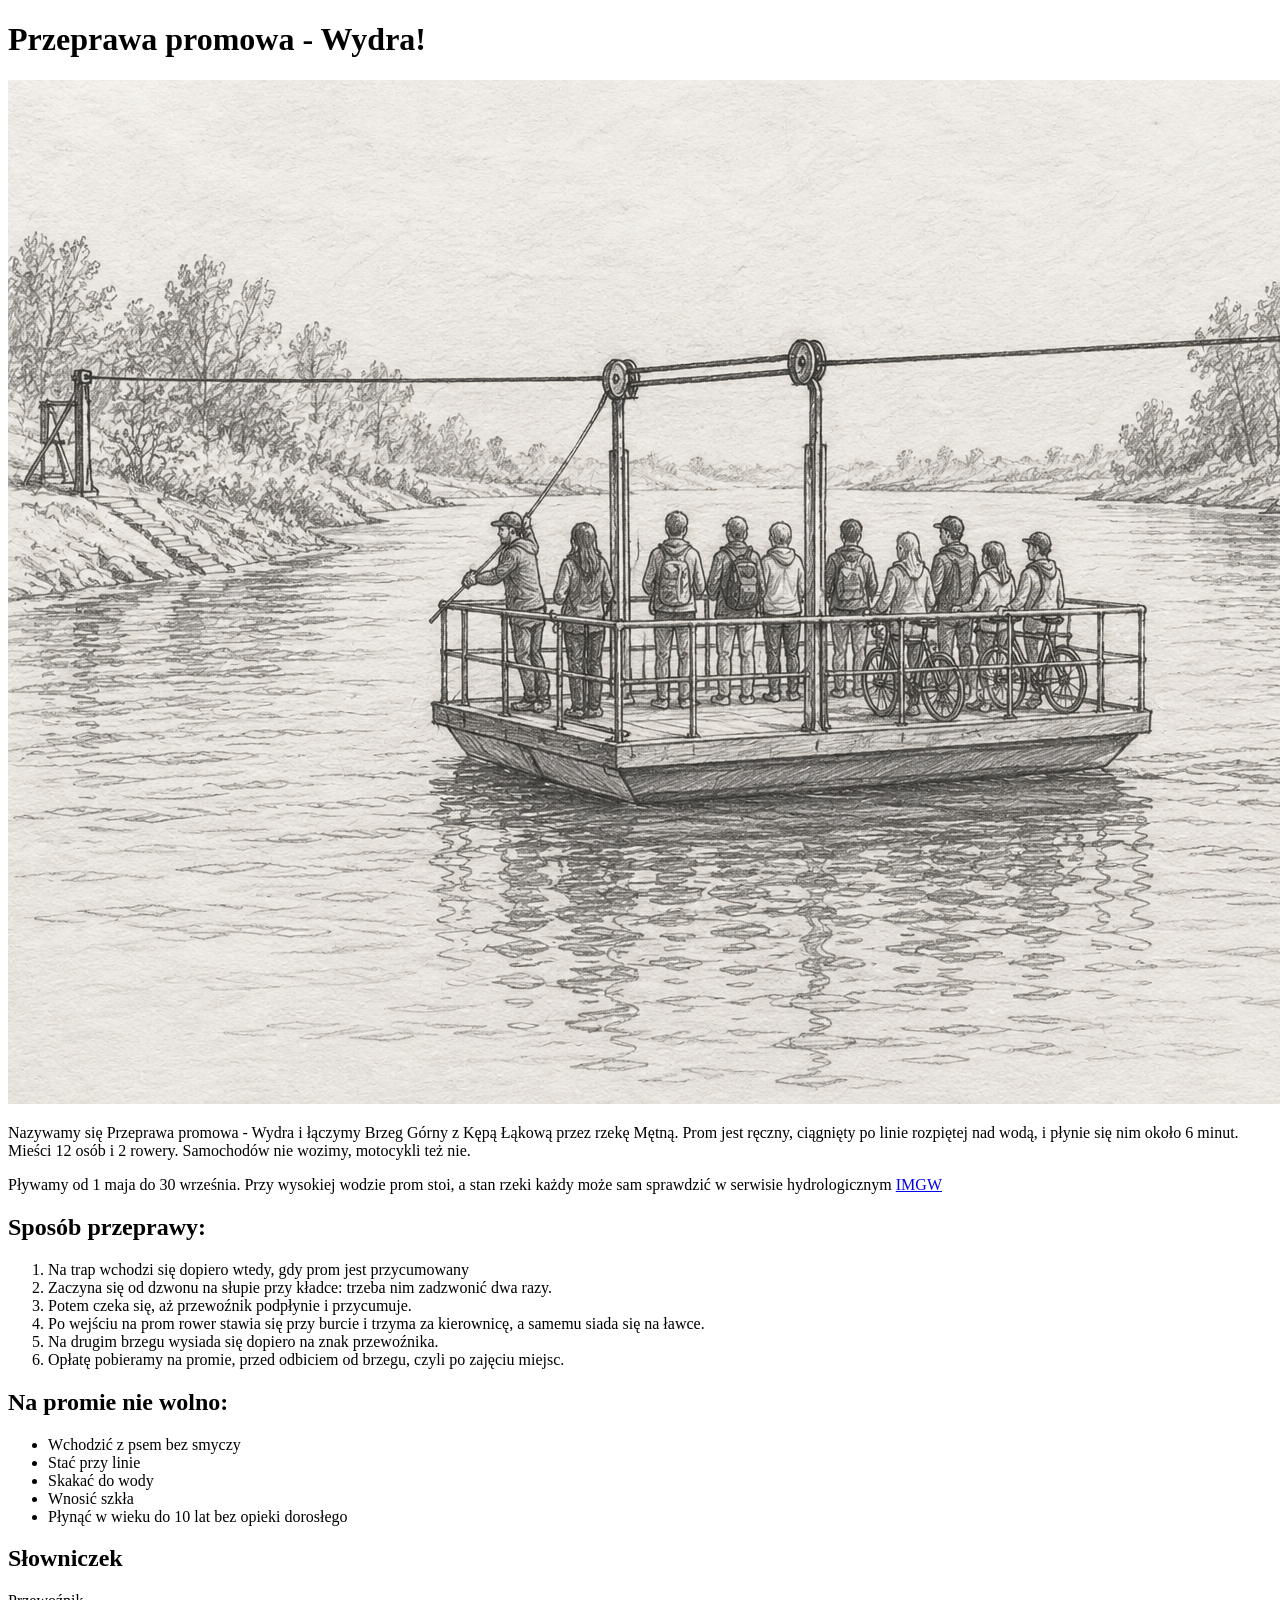
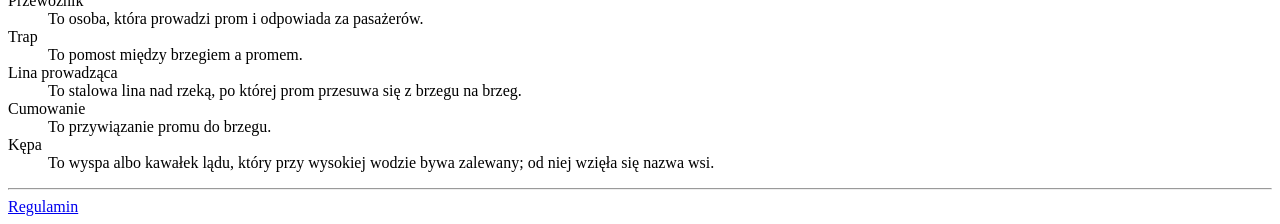
==== index.html @ 59fd1eb3 "Added index.html and prom_wydra.png" ====
<!DOCTYPE html>
<html lang="pl">
    <head>
        <meta charset="utf-8">
        <title>Przeprawa promowa - Wydra</title>
    </head>
    
    <body>
        <h1>Przeprawa promowa - Wydra!</h1>

        <img src="prom_wydra.png" alt="Reczny, linowy prom łączący dwa brzegi">

        <p>
            Nazywamy się Przeprawa promowa - Wydra i łączymy Brzeg Górny z Kępą Łąkową przez rzekę Mętną. Prom jest ręczny, 
            ciągnięty po linie rozpiętej nad wodą, i płynie się nim około 6 minut. 
            Mieści 12 osób i 2 rowery. Samochodów nie wozimy, motocykli też nie.
        </p>

        <p>
            Pływamy od 1 maja do 30 września. Przy wysokiej wodzie prom stoi, a 
            stan rzeki każdy może sam sprawdzić w serwisie hydrologicznym <a href="https://hydro.imgw.pl/#/">IMGW</a>
        </p>

        <h2>Sposób przeprawy:</h2>
        
        <ol>
            <li>Na trap wchodzi się dopiero wtedy, gdy prom jest przycumowany</li>
            <li>Zaczyna się od dzwonu na słupie przy kładce: trzeba nim zadzwonić dwa razy.</li>
            <li>Potem czeka się, aż przewoźnik podpłynie i przycumuje.</li>
            <li>Po wejściu na prom rower stawia się przy burcie i trzyma za kierownicę, a samemu siada się na ławce.</li>
            <li>Na drugim brzegu wysiada się dopiero na znak przewoźnika.</li>
            <li>Opłatę pobieramy na promie, przed odbiciem od brzegu, czyli po zajęciu miejsc.</li>
        </ol>

        <h2>Na promie nie wolno:</h2>

        <ul>
            <li>Wchodzić z psem bez smyczy</li>
            <li>Stać przy linie</li>
            <li>Skakać do wody</li>
            <li>Wnosić szkła</li>
            <li>Płynąć w wieku do 10 lat bez opieki dorosłego</li>
        </ul>

        <h2>Słowniczek</h2>
        
        <dl>
            <dt>Przewoźnik</dt>
            <dd>To osoba, która prowadzi prom i odpowiada za pasażerów.</dd>

            <dt>Trap</dt>
            <dd>To pomost między brzegiem a promem.</dd>

            <dt>Lina prowadząca</dt>
            <dd>To stalowa lina nad rzeką, po której prom przesuwa się z brzegu na brzeg.</dd>
               
            <dt>Cumowanie</dt>
            <dd>To przywiązanie promu do brzegu.</dd>
             
            <dt>Kępa</dt>
            <dd>To wyspa albo kawałek lądu, który przy wysokiej wodzie bywa zalewany; od niej wzięła się nazwa wsi.</dd>
        </dl>

        <hr>
        <a href="regulamin.html">Regulamin</a>
    </body>
</html>
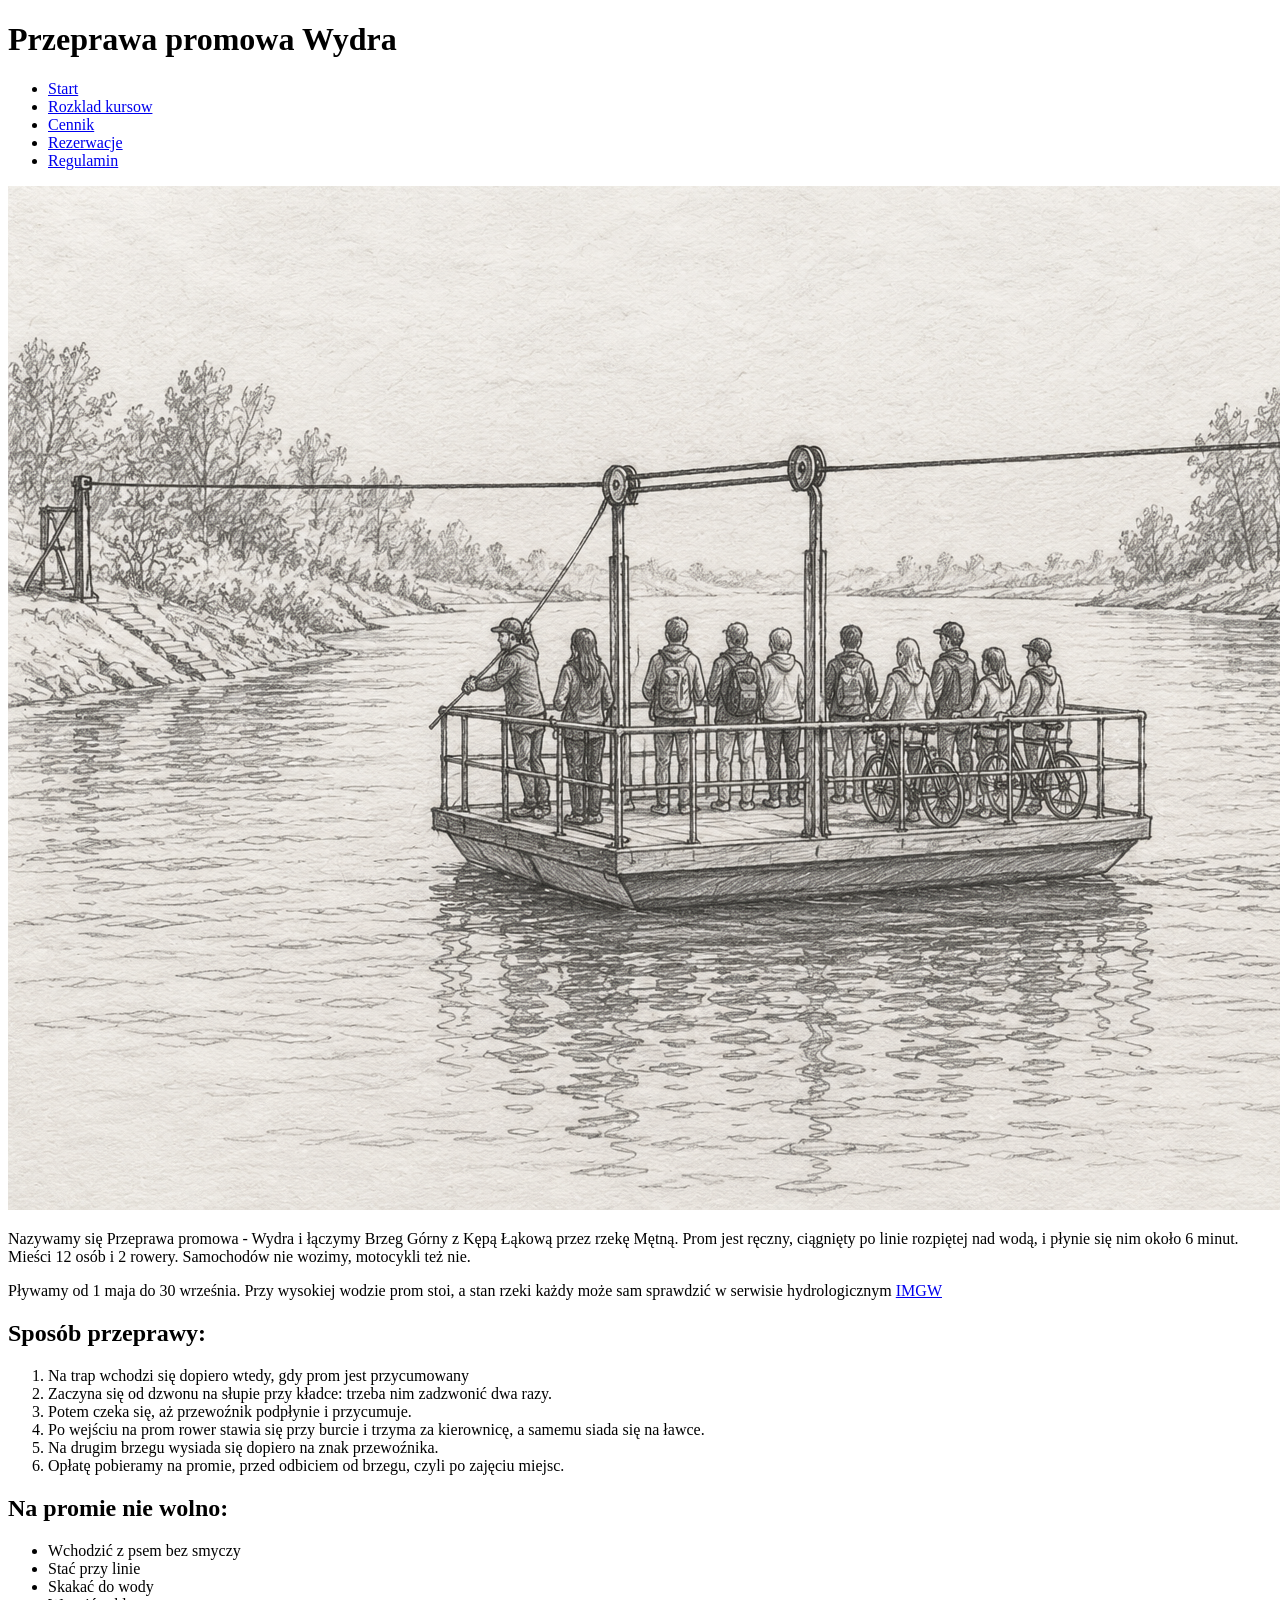
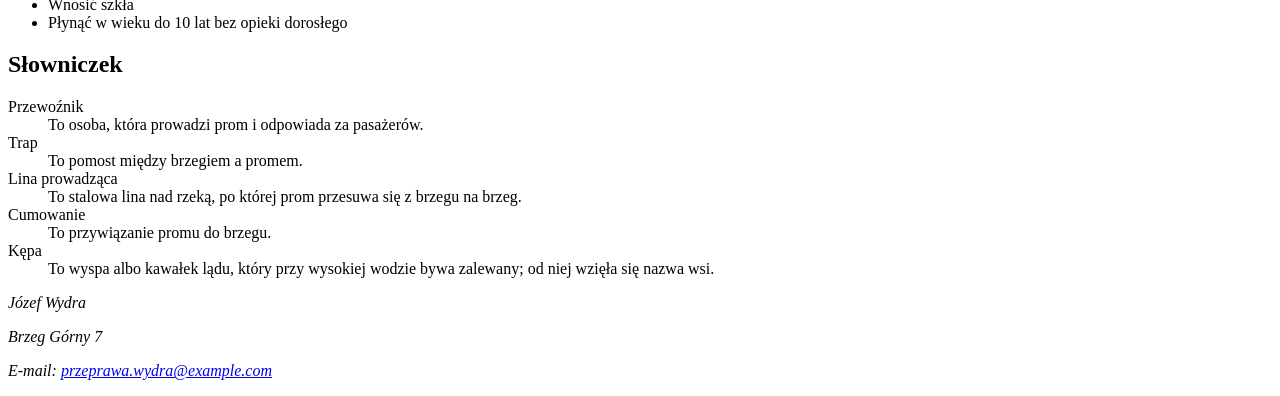
==== commit 3ac59313: "Dodano naglowek i stopke do index.html" ====
--- a/index.html
+++ b/index.html
@@ -6,62 +6,90 @@
     </head>
     
     <body>
-        <h1>Przeprawa promowa - Wydra!</h1>
+        <header>
+            <h1>Przeprawa promowa Wydra</h1>
+            <nav>
+                <ul>
+                    <li><a href="/index.html">Start</a></li>
+                    <li><a href="/schedule.html">Rozklad kursow</a></li>
+                    <li><a href="/price-list.html">Cennik</a></li>
+                    <li><a href="/reservation.html">Rezerwacje</a></li>
+                    <li><a href="/reles.html">Regulamin</a></li>
+                </ul>
+            </nav>
+        </header>
 
-        <img src="prom_wydra.png" alt="Reczny, linowy prom łączący dwa brzegi">
+        <main>
+            <section>
+                <img src="prom_wydra.png" alt="Reczny, linowy prom łączący dwa brzegi">
+            </section>
 
-        <p>
-            Nazywamy się Przeprawa promowa - Wydra i łączymy Brzeg Górny z Kępą Łąkową przez rzekę Mętną. Prom jest ręczny, 
-            ciągnięty po linie rozpiętej nad wodą, i płynie się nim około 6 minut. 
-            Mieści 12 osób i 2 rowery. Samochodów nie wozimy, motocykli też nie.
-        </p>
+            <section>
+                 <p>
+                    Nazywamy się Przeprawa promowa - Wydra i łączymy Brzeg Górny z Kępą Łąkową przez rzekę Mętną. 
+                    Prom jest ręczny, ciągnięty po linie rozpiętej nad wodą, i płynie się nim około 6 minut. 
+                    Mieści 12 osób i 2 rowery. Samochodów nie wozimy, motocykli też nie.
+                </p>
 
-        <p>
-            Pływamy od 1 maja do 30 września. Przy wysokiej wodzie prom stoi, a 
-            stan rzeki każdy może sam sprawdzić w serwisie hydrologicznym <a href="https://hydro.imgw.pl/#/">IMGW</a>
-        </p>
+                <p>
+                    Pływamy od 1 maja do 30 września. Przy wysokiej wodzie prom stoi, a 
+                    stan rzeki każdy może sam sprawdzić w serwisie hydrologicznym <a href="https://hydro.imgw.pl/#/">IMGW</a>
+                </p>
+            </section>
 
-        <h2>Sposób przeprawy:</h2>
+            <section>
+                <h2>Sposób przeprawy:</h2>
+
+                <ol>
+                    <li>Na trap wchodzi się dopiero wtedy, gdy prom jest przycumowany</li>
+                    <li>Zaczyna się od dzwonu na słupie przy kładce: trzeba nim zadzwonić dwa razy.</li>
+                    <li>Potem czeka się, aż przewoźnik podpłynie i przycumuje.</li>
+                    <li>Po wejściu na prom rower stawia się przy burcie i trzyma za kierownicę, a samemu siada się na ławce.</li>
+                    <li>Na drugim brzegu wysiada się dopiero na znak przewoźnika.</li>
+                    <li>Opłatę pobieramy na promie, przed odbiciem od brzegu, czyli po zajęciu miejsc.</li>
+                </ol>
+            </section>
+
+            <section>
+                <h2>Na promie nie wolno:</h2>
+
+                <ul>
+                    <li>Wchodzić z psem bez smyczy</li>
+                    <li>Stać przy linie</li>
+                    <li>Skakać do wody</li>
+                    <li>Wnosić szkła</li>
+                   <li>Płynąć w wieku do 10 lat bez opieki dorosłego</li>
+               </ul>
+            </section>
+
+            <section>
+                <h2>Słowniczek</h2>
         
-        <ol>
-            <li>Na trap wchodzi się dopiero wtedy, gdy prom jest przycumowany</li>
-            <li>Zaczyna się od dzwonu na słupie przy kładce: trzeba nim zadzwonić dwa razy.</li>
-            <li>Potem czeka się, aż przewoźnik podpłynie i przycumuje.</li>
-            <li>Po wejściu na prom rower stawia się przy burcie i trzyma za kierownicę, a samemu siada się na ławce.</li>
-            <li>Na drugim brzegu wysiada się dopiero na znak przewoźnika.</li>
-            <li>Opłatę pobieramy na promie, przed odbiciem od brzegu, czyli po zajęciu miejsc.</li>
-        </ol>
+                <dl>
+                    <dt>Przewoźnik</dt>
+                    <dd>To osoba, która prowadzi prom i odpowiada za pasażerów.</dd>
 
-        <h2>Na promie nie wolno:</h2>
+                    <dt>Trap</dt>
+                    <dd>To pomost między brzegiem a promem.</dd>
 
-        <ul>
-            <li>Wchodzić z psem bez smyczy</li>
-            <li>Stać przy linie</li>
-            <li>Skakać do wody</li>
-            <li>Wnosić szkła</li>
-            <li>Płynąć w wieku do 10 lat bez opieki dorosłego</li>
-        </ul>
+                    <dt>Lina prowadząca</dt>
+                    <dd>To stalowa lina nad rzeką, po której prom przesuwa się z brzegu na brzeg.</dd>
+               
+                    <dt>Cumowanie</dt>
+                    <dd>To przywiązanie promu do brzegu.</dd>
+             
+                    <dt>Kępa</dt>
+                    <dd>To wyspa albo kawałek lądu, który przy wysokiej wodzie bywa zalewany; od niej wzięła się nazwa wsi.</dd>
+                </dl>
+            </section>
+        </main>
 
-        <h2>Słowniczek</h2>
-        
-        <dl>
-            <dt>Przewoźnik</dt>
-            <dd>To osoba, która prowadzi prom i odpowiada za pasażerów.</dd>
-
-            <dt>Trap</dt>
-            <dd>To pomost między brzegiem a promem.</dd>
-
-            <dt>Lina prowadząca</dt>
-            <dd>To stalowa lina nad rzeką, po której prom przesuwa się z brzegu na brzeg.</dd>
-               
-            <dt>Cumowanie</dt>
-            <dd>To przywiązanie promu do brzegu.</dd>
-             
-            <dt>Kępa</dt>
-            <dd>To wyspa albo kawałek lądu, który przy wysokiej wodzie bywa zalewany; od niej wzięła się nazwa wsi.</dd>
-        </dl>
-
-        <hr>
-        <a href="regulamin.html">Regulamin</a>
+        <footer>
+            <address>
+                <p>Józef Wydra</p>
+                <p>Brzeg Górny 7</p>
+                <p>E-mail: <a href="mailto:przeprawa.wydra@example.com">przeprawa.wydra@example.com</a></p>
+            </address>
+        </footer>
     </body>
 </html>
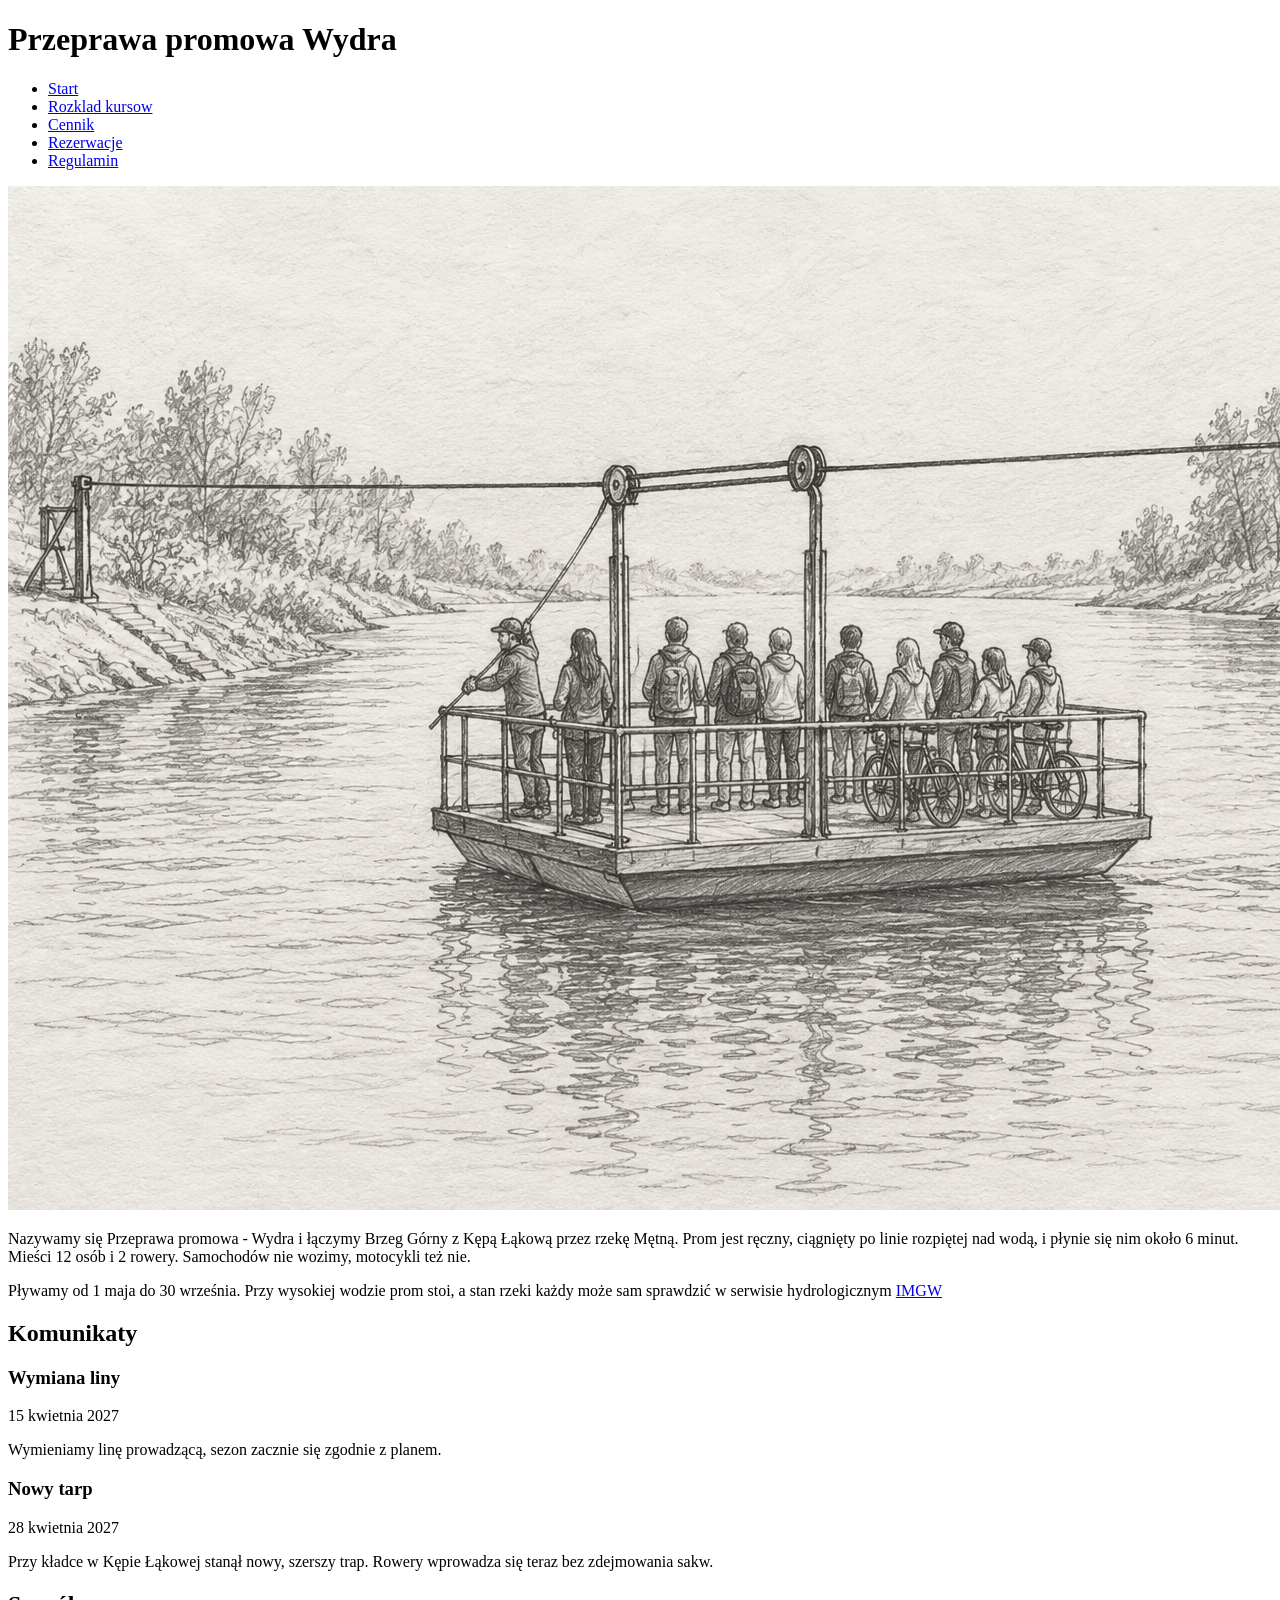
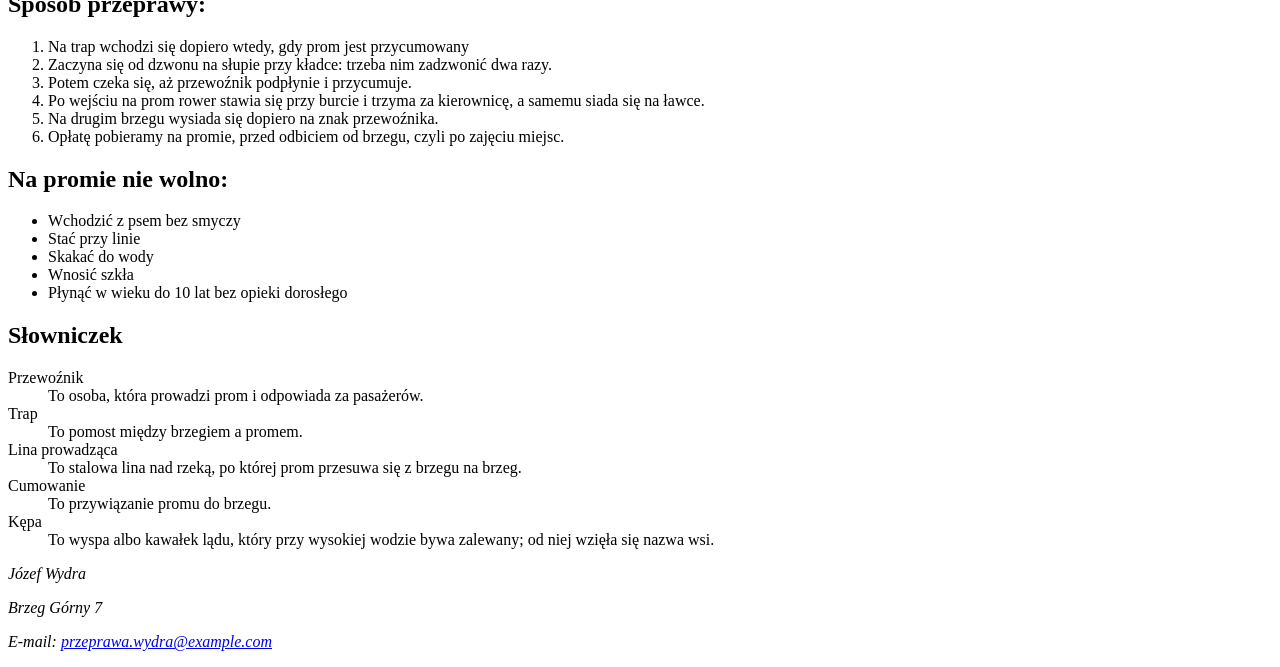
==== commit 3b52305d: "Dodano sekcje z komunikatami do index.html" ====
--- a/index.html
+++ b/index.html
@@ -2,6 +2,7 @@
 <html lang="pl">
     <head>
         <meta charset="utf-8">
+        <link rel="stylesheet" href="style.css">
         <title>Przeprawa promowa - Wydra</title>
     </head>
     
@@ -14,7 +15,7 @@
                     <li><a href="/schedule.html">Rozklad kursow</a></li>
                     <li><a href="/price-list.html">Cennik</a></li>
                     <li><a href="/reservation.html">Rezerwacje</a></li>
-                    <li><a href="/reles.html">Regulamin</a></li>
+                    <li><a href="/rules.html">Regulamin</a></li>
                 </ul>
             </nav>
         </header>
@@ -35,6 +36,22 @@
                     Pływamy od 1 maja do 30 września. Przy wysokiej wodzie prom stoi, a 
                     stan rzeki każdy może sam sprawdzić w serwisie hydrologicznym <a href="https://hydro.imgw.pl/#/">IMGW</a>
                 </p>
+            </section>
+
+            <section>
+                <h2>Komunikaty</h2>
+
+                <article>
+                    <h3>Wymiana liny</h3>
+                    <p><time datetime="2027-04-15">15 kwietnia 2027</time></p>
+                    <p>Wymieniamy linę prowadzącą, sezon zacznie się zgodnie z planem.</p>
+                </article>
+
+                <article>
+                    <h3>Nowy tarp</h3>
+                    <p><time datetime="2027-04-28">28 kwietnia 2027</time></p>
+                    <p>Przy kładce w Kępie Łąkowej stanął nowy, szerszy trap. Rowery wprowadza się teraz bez zdejmowania sakw.</p>
+                </article>
             </section>
 
             <section>
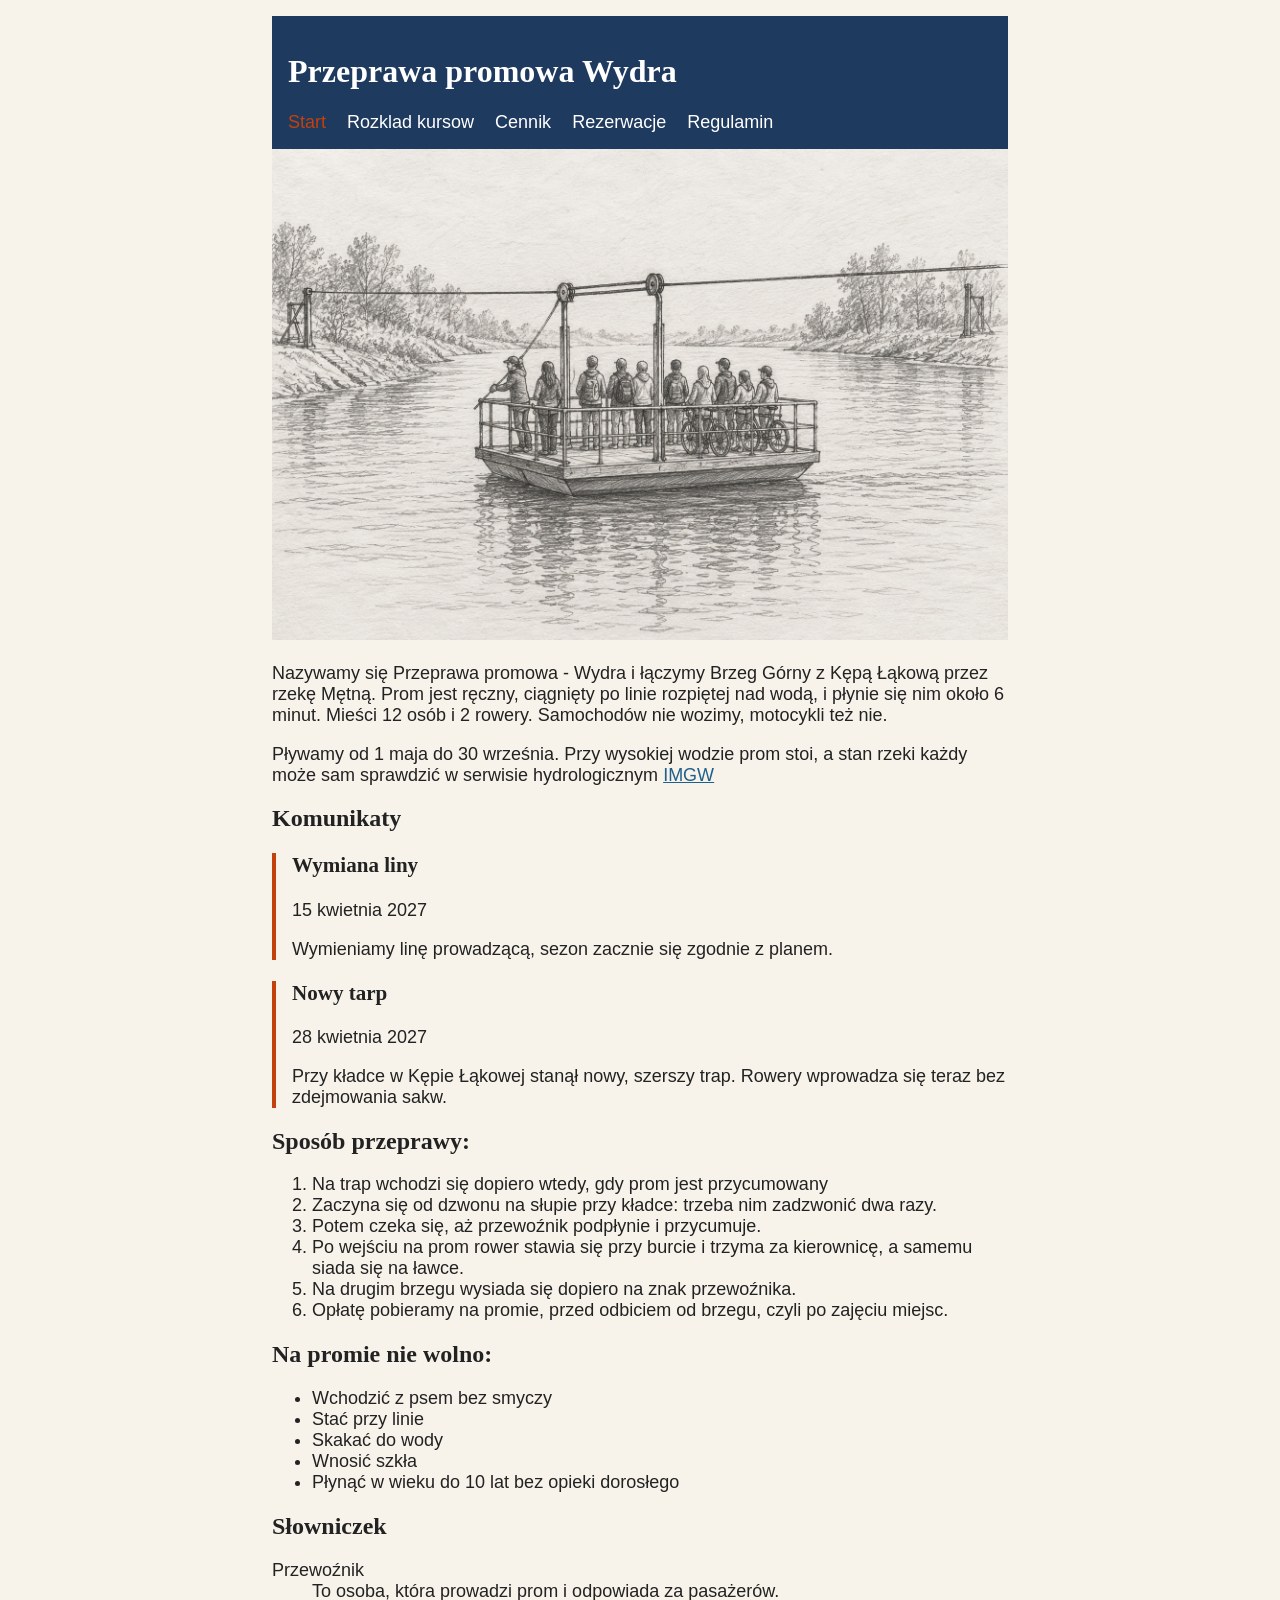
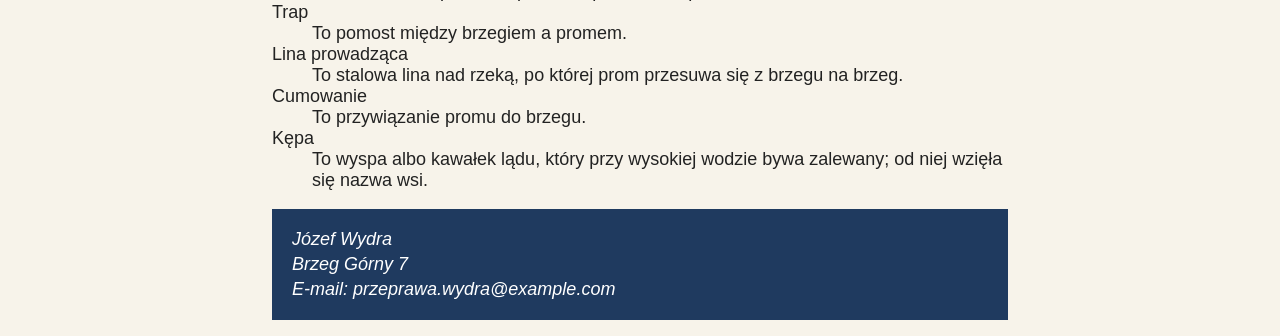
==== commit a77c9988: "Stworzono plik css" ====
--- a/index.html
+++ b/index.html
@@ -11,7 +11,7 @@
             <h1>Przeprawa promowa Wydra</h1>
             <nav>
                 <ul>
-                    <li><a href="/index.html">Start</a></li>
+                    <li><a href="/index.html" class="active">Start</a></li>
                     <li><a href="/schedule.html">Rozklad kursow</a></li>
                     <li><a href="/price-list.html">Cennik</a></li>
                     <li><a href="/reservation.html">Rezerwacje</a></li>
@@ -21,7 +21,7 @@
         </header>
 
         <main>
-            <section>
+            <section id="main-photo">
                 <img src="prom_wydra.png" alt="Reczny, linowy prom łączący dwa brzegi">
             </section>
 
@@ -38,7 +38,7 @@
                 </p>
             </section>
 
-            <section>
+            <section id="news">
                 <h2>Komunikaty</h2>
 
                 <article>
--- a/style.css
+++ b/style.css
@@ -0,0 +1,82 @@
+body {
+    box-sizing: border-box;
+    max-width: 48rem;
+    margin: 0 auto;
+    padding: 1rem;
+    background-color: #f7f3ea;
+    color: #222222;
+    font-family: Verdana, sans-serif;
+    font-size: 1.125rem;
+}
+
+h1,
+h2,
+h3,
+h4,
+h5,
+h6 {
+    font-family: Georgia, serif;
+}
+
+h1 {
+    font-size: 2rem;
+}
+
+h2 {
+    font-size: 1.5rem;
+}
+
+a {
+    color: #1f5f8b
+}
+
+a:hover {
+    color: #c2410c;
+}
+
+header,
+footer {
+    padding: 1rem;
+    background-color: #1f3a5f;
+    color: #ffffff;
+}
+
+header a,
+footer a {
+    color: #ffffff;
+    text-decoration: none;
+}
+
+header > nav > ul {
+    list-style: none;
+    margin: 0;
+    padding: 0;
+}
+
+header > nav > ul > li {
+    display: inline;
+    padding-right: 1rem;
+}
+
+header > nav .active {
+    color: #c2410c;
+}
+
+footer > address > p {
+    margin: 0.25rem;
+}
+
+#main-photo {
+    width: 100%;
+    overflow: hidden;
+}
+
+#main-photo > img {
+    width: 100%;
+}
+
+#news > article {
+    border-left: 4px solid #c2410c;
+    padding-left: 1rem;
+}
+
